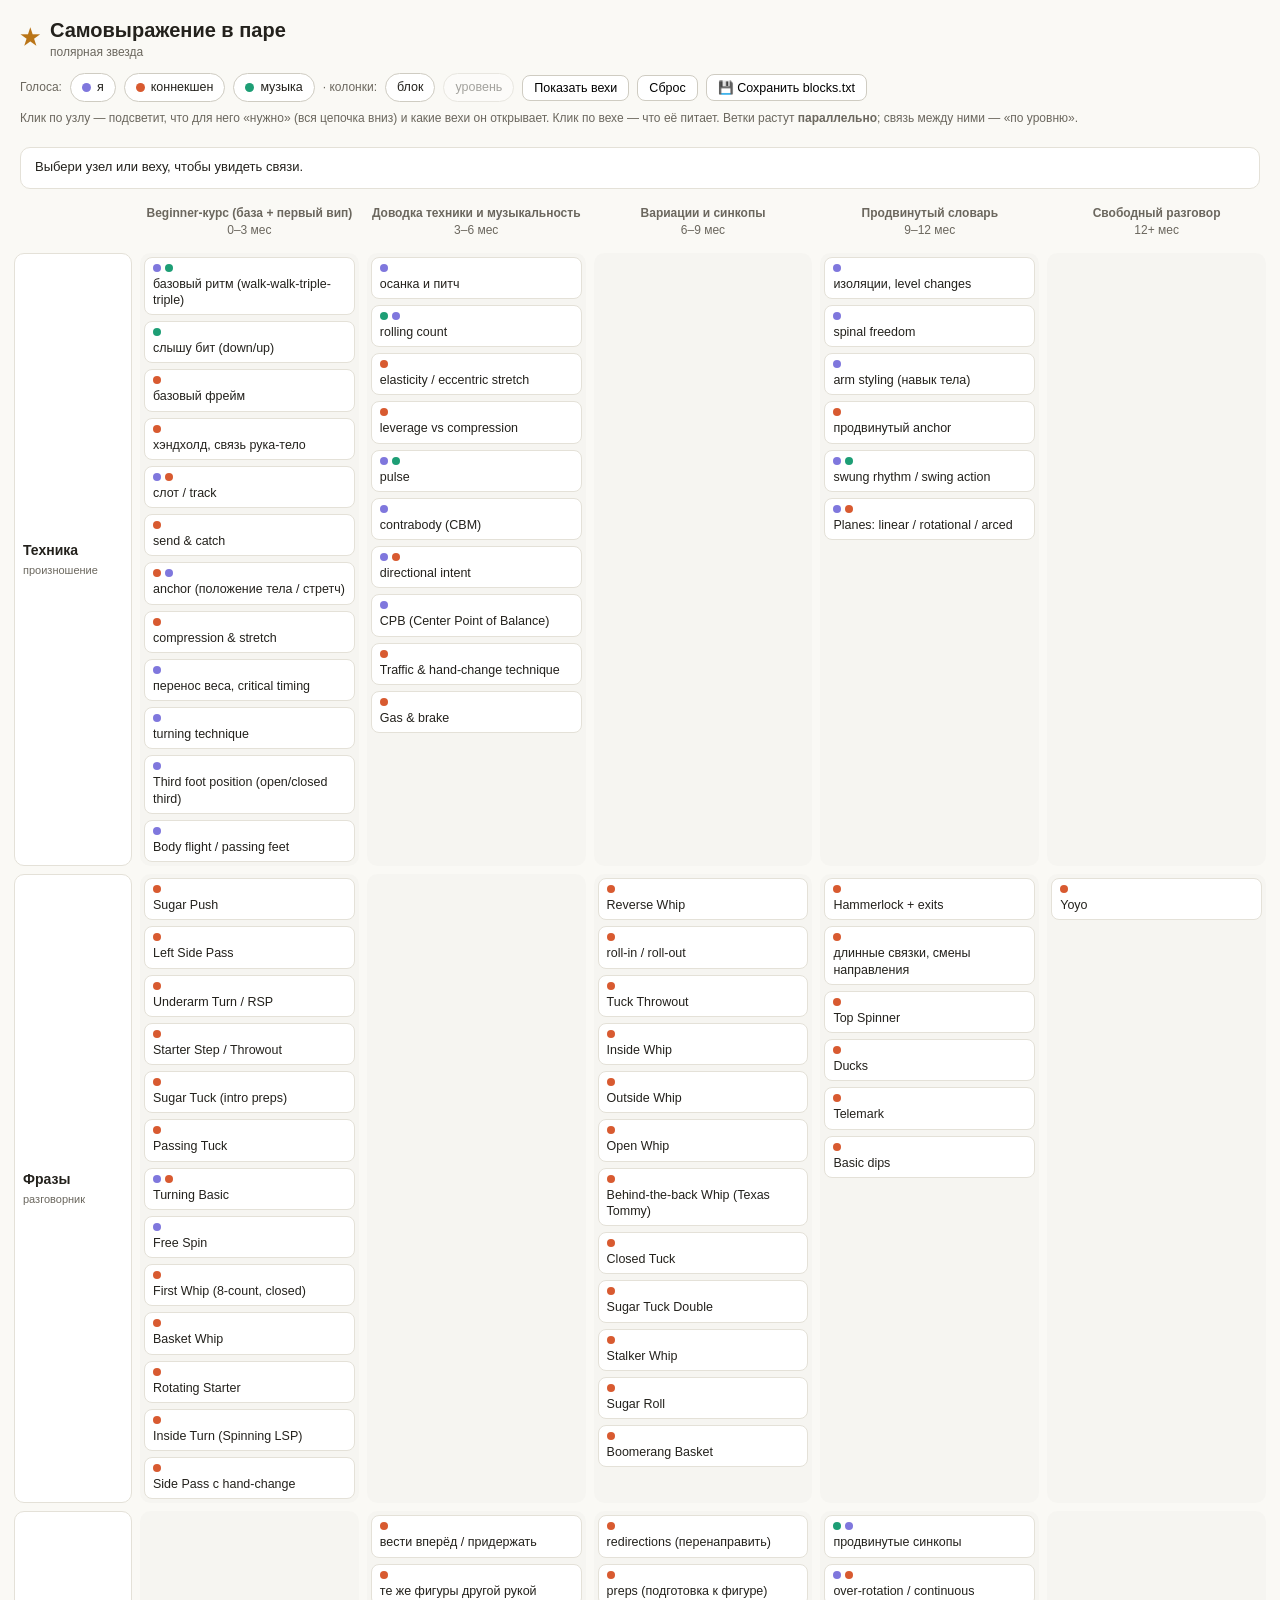
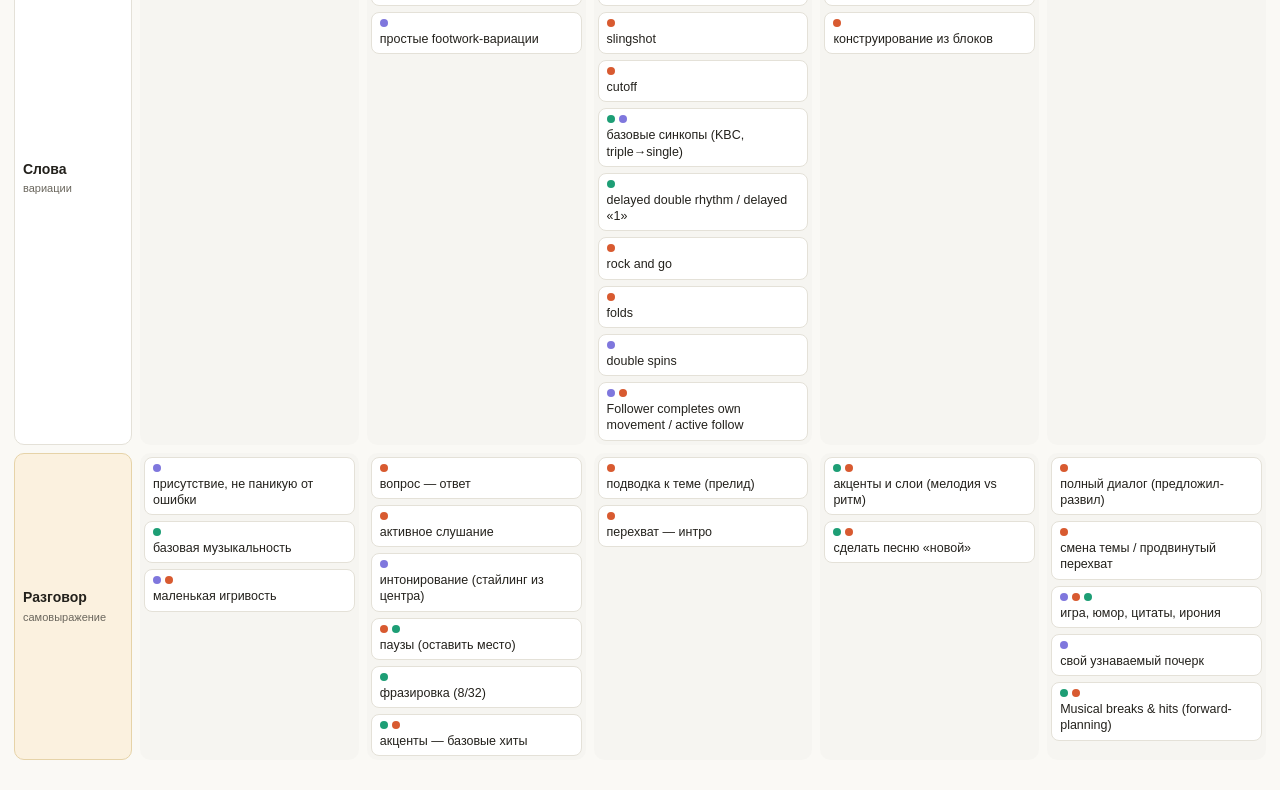
==== dancer-graph/index.html @ ce3aa428 "Add WCS dancer development graph (dancer-graph/) Интерактивная карта развития танцора WCS: роадмап (" ====
<!DOCTYPE html>
<html lang="ru">
<head>
<meta charset="utf-8">
<meta name="viewport" content="width=device-width, initial-scale=1">
<title>Карта развития танцора WCS — граф</title>
<style>
  :root{
    --bg:#faf9f5; --panel:#ffffff; --ink:#23211c; --muted:#6b675e;
    --line:#e4e1d8; --line2:#cfccc2;
    --self:#7F77DD; --partner:#D85A30; --music:#1D9E75;
    --star:#BA7517; --req:#1D9E75; --gate:#BA7517;
  }
  *{box-sizing:border-box}
  body{margin:0;background:var(--bg);color:var(--ink);
    font-family:-apple-system,BlinkMacSystemFont,"Segoe UI",Roboto,Helvetica,Arial,sans-serif;
    font-size:14px;line-height:1.4}
  header{padding:16px 20px 10px}
  .star{display:flex;align-items:center;gap:10px;font-size:20px;font-weight:600}
  .star .badge{color:var(--star);font-size:22px}
  .star small{display:block;font-weight:400;font-size:12px;color:var(--muted)}
  .controls{display:flex;flex-wrap:wrap;gap:8px;align-items:center;margin-top:12px}
  .chip{border:1px solid var(--line2);background:var(--panel);border-radius:20px;
    padding:5px 11px;cursor:pointer;font-size:12.5px;user-select:none;display:inline-flex;align-items:center;gap:6px}
  .chip .dot{width:9px;height:9px;border-radius:50%}
  .chip.off{opacity:.4}
  .btn{border:1px solid var(--line2);background:var(--panel);border-radius:8px;padding:5px 11px;cursor:pointer;font-size:12.5px}
  .btn:hover{border-color:var(--ink)}
  .hint{color:var(--muted);font-size:12px;margin-top:8px}
  #info{margin:10px 20px;padding:10px 14px;background:var(--panel);border:1px solid var(--line);
    border-radius:10px;min-height:42px;font-size:13px}
  #info .k{color:var(--muted)}
  #info b{font-weight:600}
  #graph{position:relative;margin:6px 14px 30px;overflow-x:auto}
  svg.edges{position:absolute;inset:0;pointer-events:none;z-index:1;overflow:visible}
  .matrix{display:grid;grid-template-columns:118px repeat(3,minmax(190px,1fr));gap:8px;position:relative;z-index:2}
  .hcell{font-size:12px;color:var(--muted);font-weight:600;padding:6px 4px;text-align:center}
  .corner{}
  .blabel{display:flex;flex-direction:column;justify-content:center;padding:8px;border-radius:10px;
    background:var(--panel);border:1px solid var(--line);font-weight:600}
  .blabel small{font-weight:400;color:var(--muted);font-size:11px;margin-top:2px}
  .blabel.talk{background:#fbf1df;border-color:#e6d3a8}
  .cell{display:flex;flex-direction:column;gap:6px;padding:4px;border-radius:10px;
    background:rgba(0,0,0,.015);min-height:40px}
  .card{background:var(--panel);border:1px solid var(--line);border-radius:8px;padding:6px 8px;
    cursor:pointer;font-size:12.5px;line-height:1.3;transition:opacity .12s,border-color .12s}
  .card:hover{border-color:var(--line2)}
  .card .voices{display:flex;gap:4px;margin-bottom:4px}
  .card .vd{width:8px;height:8px;border-radius:50%}
  .vd.self{background:var(--self)} .vd.partner{background:var(--partner)} .vd.music{background:var(--music)}
  .card.active{border-color:var(--ink);box-shadow:0 0 0 2px var(--ink)}
  .card.req{border-color:var(--req);background:#eafaf2}
  .card.dim{opacity:.22}
  .card.voiceoff{opacity:.16;pointer-events:none}
  .ms-section{margin-top:14px}
  .ms-head{font-size:12px;color:var(--muted);font-weight:600;margin:0 4px 6px}
  .ms-grid{display:grid;grid-template-columns:repeat(auto-fill,minmax(220px,1fr));gap:8px}
  .ms-card{background:#fbf1df;border:1px solid #e6d3a8;border-radius:8px;padding:7px 9px;cursor:pointer;font-size:12.5px}
  .ms-card .ctx{font-size:11px;color:#8a6a1e;font-weight:600;text-transform:uppercase;letter-spacing:.03em}
  .ms-card.active{box-shadow:0 0 0 2px var(--gate)}
  .ms-card.dim{opacity:.25}
  .ms-card.req{border-color:var(--gate);background:#f7e6c4}
  .cell.drop-hover{outline:2px dashed var(--req);outline-offset:-2px;background:#eafaf2}
  .card[draggable="true"]{cursor:grab}
  .card.dragging{opacity:.4}
  .hidden{display:none}
</style>
</head>
<body>
<header>
  <div class="star"><span class="badge">★</span><span id="star-label">Самовыражение в паре<small id="star-sub">полярная звезда</small></span></div>
  <div class="controls" id="controls">
    <span style="font-size:12px;color:var(--muted)">Голоса:</span>
    <span class="chip" data-voice="self"><span class="dot" style="background:var(--self)"></span>я</span>
    <span class="chip" data-voice="partner"><span class="dot" style="background:var(--partner)"></span>коннекшен</span>
    <span class="chip" data-voice="music"><span class="dot" style="background:var(--music)"></span>музыка</span>
    <span style="font-size:12px;color:var(--muted)">· колонки:</span>
    <span class="chip" data-group="block">блок</span>
    <span class="chip off" data-group="level">уровень</span>
    <button class="btn" id="toggle-ms">Показать вехи</button>
    <button class="btn" id="reset">Сброс</button>
    <button class="btn" id="save-blocks">💾 Сохранить blocks.txt</button>
    <span id="save-status" style="font-size:12px;color:var(--muted)"></span>
    <span id="order-status" style="font-size:12px"></span>
  </div>
  <div class="hint">Клик по узлу — подсветит, что для него «нужно» (вся цепочка вниз) и какие вехи он открывает. Клик по вехе — что её питает. Ветки растут <b>параллельно</b>; связь между ними — «по уровню».</div>
</header>

<div id="info">Выбери узел или веху, чтобы увидеть связи.</div>
<div id="order-banner" style="display:none;margin:0 20px 6px;padding:8px 12px;border:1px solid #e0b4b4;background:#fcebeb;border-radius:8px;font-size:13px;color:#A32D2D"></div>

<div id="graph">
  <svg class="edges" id="edges"><defs>
    <marker id="arrow" viewBox="0 0 10 10" refX="9" refY="5" markerWidth="7" markerHeight="7" orient="auto-start-reverse">
      <path d="M0,0 L10,5 L0,10 z" fill="#1D9E75"></path>
    </marker>
  </defs></svg>
  <div class="matrix" id="matrix"></div>
  <div class="ms-section hidden" id="ms-section">
    <div class="ms-head">Вехи, которые можно праздновать</div>
    <div class="ms-grid" id="ms-grid"></div>
  </div>
</div>

<script>
/* Данные встроены из graph-data.js (источник правды). Регенерация: inline.mjs */
/* Данные графа развития танцора WCS (v2).
   Источник правды для index.html. Структура — см. 01-schema.md.
   Голоса: self=я, partner=коннекшен, music=музыка.
   Источники: McK=McKeever, rep=рисёрч-репорт, map=карта 14 веток. */
window.WCS_GRAPH = {
  "star": {"label":"Самовыражение в паре","sub":"полярная звезда"},
  "voices": {"self":{"label":"я","color":"#7F77DD"},"partner":{"label":"коннекшен","color":"#D85A30"},"music":{"label":"музыка","color":"#1D9E75"}},
  "branches": [{"id":"tech","label":"Техника","sub":"произношение"},{"id":"phr","label":"Фразы","sub":"разговорник"},{"id":"word","label":"Слова","sub":"вариации"},{"id":"talk","label":"Разговор","sub":"самовыражение"}],
  "levels": [{"id":"Б","label":"Базовый"},{"id":"С","label":"Средний"},{"id":"П","label":"Продвинутый"}],
  "blocks": [{"id":"b1","months":"0–3 мес","label":"Beginner-курс (база + первый вип)"},{"id":"b2","months":"3–6 мес","label":"Доводка техники и музыкальность"},{"id":"b3","months":"6–9 мес","label":"Вариации и синкопы"},{"id":"b4","months":"9–12 мес","label":"Продвинутый словарь"},{"id":"b5","months":"12+ мес","label":"Свободный разговор"}],
  "skills": [
    {"id":"tech-basic-rhythm","label":"базовый ритм (walk-walk-triple-triple)","branch":"tech","level":"Б","voices":["self","music"],"needs":[],"src":"McK,rep","desc":"Базовый ритм WCS walk-walk-triple-step (1-2-3&4-5&6): лид стартует с левой, фоллоу с правой. McKeever советует сначала прохлопать ритм, а потом ставить в ноги.","block":"b1"},
    {"id":"tech-hear-beat","label":"слышу бит (down/up)","branch":"tech","level":"Б","voices":["music"],"needs":[],"src":"McK","desc":"Слышу метроном песни: bass drum это down beat (нечётные 1,3,5,7), snare/clap это upbeat (чётные 2,4,6,8). Низкий жест рукой на down, высокий на up: «Boom tick Boom & Tick».","block":"b1"},
    {"id":"tech-posture","label":"осанка и питч","branch":"tech","level":"С","voices":["self"],"needs":[],"src":"rep","desc":"Осанка и питч корпуса: вертикальная организация тела как первый из 8 personal movement skills (pitch → posture → footwork…) школы Swing Literacy, основа всей сольной механики.","block":"b2"},
    {"id":"tech-frame","label":"базовый фрейм","branch":"tech","level":"Б","voices":["partner"],"needs":[],"src":"McK","desc":"Базовый фрейм: позиция и тонус рук/корпуса, через который проходят сигналы. Лид более динамичный (cushion и follow through), фоллоу более постоянный с буфером для чёткой связи рука-тело.","block":"b1"},
    {"id":"tech-handhold","label":"хэндхолд, связь рука-тело","branch":"tech","level":"Б","voices":["partner"],"needs":["tech-frame"],"src":"McK","desc":"Хэндхолд и связь рука-тело: средние пальцы перекрываются на первой фаланге, остальные подгибаются в полуцилиндр. Хват работает как рукоятка тела, отсюда «открывание/закрывание дверей».","block":"b1"},
    {"id":"tech-slot","label":"слот / track","branch":"tech","level":"Б","voices":["self","partner"],"needs":[],"src":"McK,map","desc":"Слот (track): прямая линия 8-10 футов, по которой ходит фоллоу как Primary Mover, а лид остаётся впереди или открывает двери влево/вправо. Pass vs Push: пропустить и поймать на другой стороне.","block":"b1"},
    {"id":"tech-send-catch","label":"send & catch","branch":"tech","level":"Б","voices":["partner"],"needs":["tech-frame"],"src":"McK","desc":"Send & Catch: лид начинает паттерн и создаёт момент, шагая назад вниз по слоту на счёт 1, фоллоу продолжает движение с ровным темпом, пока его не остановят или перенаправят, добавляя ротацию для ориентации на лида.","block":"b1"},
    {"id":"tech-anchor","label":"anchor (положение тела / стретч)","branch":"tech","level":"Б","voices":["partner","self"],"needs":["tech-send-catch"],"src":"McK,rep","desc":"Anchor: момент, где лид и фоллоу создают эластичный стретч в оппозиции, завершающий один паттерн и перенаправляющий фоллоу в новое движение. Всегда на последнем чётном счёте (6 или 8), стартует новый паттерн на следующий down beat.","block":"b1"},
    {"id":"tech-comp-stretch","label":"compression & stretch","branch":"tech","level":"Б","voices":["partner"],"needs":["tech-anchor"],"src":"McK","desc":"Compression & stretch (lean in, sit back): WCS дефолтит в оппозицию. Партнёры наклоняются друг к другу (A-frame), затем отправляют бёдра и спину назад в leveraged counter (V-frame), с cushioning на входе в компрессию и выходе в leverage.","block":"b1"},
    {"id":"tech-weight-transfer","label":"перенос веса, critical timing","branch":"tech","level":"С","voices":["self"],"needs":["tech-basic-rhythm"],"src":"McK","desc":"Перенос веса и critical timing: посыл и приём, нога толкается от пола; цикл Strike, Transfer, Complete, Prepare. Вес переносится постепенно через долю (heavy-light-light), а не разом в начале счёта.","block":"b1"},
    {"id":"tech-rolling-count","label":"rolling count","branch":"tech","level":"С","voices":["music","self"],"needs":["tech-weight-transfer"],"src":"rep,McK","desc":"Rolling count (система Universal Unit Skippy Blair / GSDTA): непрерывный синкопированный счёт через Unit Card System как инструмент тайминга и креативного ритма, даёт движение вне доли (off-beat).","block":"b2"},
    {"id":"tech-elasticity","label":"elasticity / eccentric stretch","branch":"tech","level":"С","voices":["partner"],"needs":["tech-comp-stretch"],"src":"rep,McK","desc":"Elasticity / eccentric stretch: эластичная связь как «резинка» вместо push-pull Линди/Сальсы; eccentric растяжение через Chair Drill, оппозиция и резистивный релиз вместо жёсткого упора.","block":"b2"},
    {"id":"tech-leverage","label":"leverage vs compression","branch":"tech","level":"С","voices":["partner"],"needs":["tech-elasticity"],"src":"rep","desc":"Leverage против compression: две половины эластичной связи WCS, растяжение (leverage через counterweight) и сжатие (compression). Различение того, когда тянуть, а когда поджимать в counter.","block":"b2"},
    {"id":"tech-pulse","label":"pulse","branch":"tech","level":"С","voices":["self","music"],"needs":["tech-rolling-count"],"src":"rep","desc":"Pulse: непрерывная ритмическая компрессия-растяжение тела, дающая WCS «свинговое» дыхание и связь с backbone музыки. Это не КОГДА шаг (timing), а КАК тело дышит с долей, акцентируя down/up beat.","block":"b2"},
    {"id":"tech-turning","label":"turning technique","branch":"tech","level":"С","voices":["self"],"needs":["tech-basic-rhythm"],"src":"rep","desc":"Turning technique: механика поворотов и спинов, баланс на CPB и подготовка к фигурам с ротацией (turning basic, free spin, double spins). Один из 8 personal movement skills.","block":"b1"},
    {"id":"tech-contrabody","label":"contrabody (CBM)","branch":"tech","level":"С","voices":["self"],"needs":["tech-posture"],"src":"rep","desc":"Contrabody (CBM): transverse opposition корпуса, противонаправленное вращение плеч и бёдер. Часть spinal freedom; седьмой из 8 personal movement skills Swing Literacy.","block":"b2"},
    {"id":"tech-direction","label":"directional intent","branch":"tech","level":"С","voices":["self","partner"],"needs":["tech-anchor"],"src":"McK","desc":"Directional intent: свинг танцуется с намерением вверх или вниз по слоту, ища оппозицию с партнёром, почти без моментов вертикального покоя спины. Держит связь активной и включает tonic-мышцы (psoas).","block":"b2"},
    {"id":"tech-isolations","label":"изоляции, level changes","branch":"tech","level":"П","voices":["self"],"needs":["tech-contrabody"],"src":"rep","desc":"Изоляции и смены уровня: контроль отдельных частей тела и level changes как продвинутый сольный стайлинг, надстройка над contrabody и spinal freedom.","block":"b4"},
    {"id":"tech-spinal","label":"spinal freedom","branch":"tech","level":"П","voices":["self"],"needs":["tech-contrabody"],"src":"McK","desc":"Spinal freedom: flexion и extension позвоночника, transverse opposition (contrabody) и spinal circles, дающие телу свободу и объём движения на продвинутом уровне.","block":"b4"},
    {"id":"tech-arm-styling","label":"arm styling (навык тела)","branch":"tech","level":"П","voices":["self"],"needs":["tech-turning"],"src":"rep","desc":"Arm styling как навык тела: оформление рук из центра, восьмой и финальный из 8 personal movement skills Swing Literacy (pitch → … → arm styling), надстройка над поворотами.","block":"b4"},
    {"id":"tech-adv-anchor","label":"продвинутый anchor","branch":"tech","level":"П","voices":["partner"],"needs":["tech-elasticity"],"src":"rep","desc":"Продвинутый anchor: переход от фиксированного ритма к anchor как положению тела и состоянию связи, с вариациями и игрой на эластичности, а не заученному foot pattern.","block":"b4"},
    {"id":"tech-swung","label":"swung rhythm / swing action","branch":"tech","level":"П","voices":["self","music"],"needs":["tech-pulse"],"src":"McK","desc":"Swung rhythm / swing action: синкопированный side dominant triple с pendulum-действием в теле и качанием бедра через перенос веса, дающий WCS его «свинг».","block":"b4"},
    {"id":"phr-sugar-push","label":"Sugar Push","branch":"phr","level":"Б","voices":["partner"],"needs":["tech-anchor","tech-send-catch"],"src":"McK,rep","desc":"Sugar Push (Push Break): 6-счётная фигура на компрессии. Лид шагает назад на 1, собирается в open third на 2, поджимает в closed third на 3& предлагая cushion-компрессию, шлёт фоллоу обратно на 4 и оседает в anchor на 5&6.","block":"b1"},
    {"id":"phr-lsp","label":"Left Side Pass","branch":"phr","level":"Б","voices":["partner"],"needs":["tech-slot"],"src":"McK,rep","desc":"Left Side Pass: партнёры меняются местами мимо левой стороны лида. Лид шагает вниз по слоту на 1, открывает слот слева на 2; фоллоу проходит, скрещивая левую перед правой на «&» счёта 3, лид встаёт назад на 4 и притормаживает в anchor.","block":"b1"},
    {"id":"phr-uat","label":"Underarm Turn / RSP","branch":"phr","level":"Б","voices":["partner"],"needs":["phr-lsp"],"src":"McK,rep","desc":"Underarm Turn (RSP): лид открывает правую сторону, поднимает левую руку выше глаз фоллоу, разворачивает ладонь, пальцы указывают через лицо фоллоу (inside turn), создаёт «окно» и halo вокруг головы; фоллоу разворачивается на 180° к лиду.","block":"b1"},
    {"id":"phr-starter","label":"Starter Step / Throwout","branch":"phr","level":"Б","voices":["partner"],"needs":["tech-basic-rhythm"],"src":"rep,McK","desc":"Starter Step / Throwout (Triple Rhythm Break у Skippy Blair): стартовый паттерн-«запуск», открывающий танец из закрытой/базовой позиции в слот; первый паттерн на уроке Beginner+.","block":"b1"},
    {"id":"phr-sugar-tuck","label":"Sugar Tuck (intro preps)","branch":"phr","level":"С","voices":["partner"],"needs":["phr-sugar-push","tech-turning"],"src":"McK","desc":"Sugar Tuck: первое знакомство с preps (подготовкой к фигуре). Из шугар-пуша лид через компрессию «подворачивает» фоллоу с подготовкой к повороту. Beginner+ паттерн у McKeever. Синоним: Lazy Man Tuck (JT).","block":"b1"},
    {"id":"phr-passing-tuck","label":"Passing Tuck","branch":"phr","level":"С","voices":["partner"],"needs":["phr-sugar-tuck"],"src":"McK","desc":"Passing Tuck: tuck, совмещённый с проходом по слоту, фоллоу подворачивается и проходит дальше; развитие sugar tuck из списка Beginner+ McKeever. Синоним: Traveling Tuck.","block":"b1"},
    {"id":"phr-turning-basic","label":"Turning Basic","branch":"phr","level":"С","voices":["self","partner"],"needs":["tech-turning"],"src":"McK","desc":"Turning Basic: базовый паттерн с поворотом на основе turning technique; вводит ротацию в знакомую базовую структуру. Beginner+ у McKeever.","block":"b1"},
    {"id":"phr-free-spin","label":"Free Spin","branch":"phr","level":"С","voices":["self"],"needs":["tech-turning"],"src":"McK","desc":"Free Spin: фоллоу получает автономный спин с РАЗРЫВОМ коннекта (рука отпускается). НЕ синоним Inside Turn / Spinning Left Side Pass — там связь сохраняется. Beginner+ у McKeever.","block":"b1"},
    {"id":"phr-first-whip","label":"First Whip (8-count, closed)","branch":"phr","level":"С","voices":["partner"],"needs":["tech-frame","tech-comp-stretch"],"src":"McK,rep","desc":"First Whip (8-count, closed): структурная точка перегиба куррикулума — вводит закрытую позицию и 8-счётный ритм. Никогда не первый урок, обычно урок 5-11. Требует фрейма и compression/stretch.","block":"b1"},
    {"id":"phr-basket-whip","label":"Basket Whip","branch":"phr","level":"С","voices":["partner"],"needs":["phr-first-whip"],"src":"McK","desc":"Basket Whip: вариация випа с переходом в basket-позицию; одна из первых whip-вариаций списка Beginner+ McKeever.","block":"b1"},
    {"id":"phr-reverse-whip","label":"Reverse Whip","branch":"phr","level":"П","voices":["partner"],"needs":["phr-first-whip"],"src":"McK","desc":"Reverse Whip: вип в обратном направлении вращения; надстройка над first whip (McKeever: «Reverse Whip + variations»).","block":"b3"},
    {"id":"phr-hammerlock","label":"Hammerlock + exits","branch":"phr","level":"П","voices":["partner"],"needs":["phr-first-whip"],"src":"McK","desc":"Hammerlock + exits: Advanced-фигура с заведением руки за спину и выходами в basket или shadow позиции; одна из вершин паттерн-вокабуляра McKeever.","block":"b4"},
    {"id":"phr-long-combos","label":"длинные связки, смены направления","branch":"phr","level":"П","voices":["partner"],"needs":[],"src":"rep","desc":"Длинные связки со сменами направления: композиции из нескольких паттернов и continuous-вариаций, продвинутый уровень применения вокабуляра.","block":"b4"},
    {"id":"word-send-vs-push","label":"вести вперёд / придержать","branch":"word","level":"Б","voices":["partner"],"needs":["tech-send-catch"],"src":"McK","desc":"Вести вперёд против придержать: базовый выбор лида внутри Send & Catch — пропустить фоллоу через слот (pass) или поймать впереди и отправить назад (push); основа чёткого, не размытого лида.","block":"b2"},
    {"id":"word-other-hand","label":"те же фигуры другой рукой","branch":"word","level":"Б","voices":["partner"],"needs":["phr-lsp"],"src":"McK","desc":"Те же фигуры другой рукой: использование разных рук для одних и тех же паттернов, расширяющее вход и выход; пункт списка Beginner+ McKeever.","block":"b2"},
    {"id":"word-footwork-var","label":"простые footwork-вариации","branch":"word","level":"Б","voices":["self"],"needs":["tech-basic-rhythm"],"src":"rep","desc":"Простые footwork-вариации: мелкие сольные вариации работы ног (например на anchor) внутри знакомых паттернов; первый слой самовыражения в базе.","block":"b2"},
    {"id":"word-redirections","label":"redirections (перенаправить)","branch":"word","level":"С","voices":["partner"],"needs":["phr-passing-tuck"],"src":"rep,McK","desc":"Redirections: перенаправление движения фоллоу в середине паттерна, изменение траектории через связь; основа side redirect и продвинутого ведения.","block":"b3"},
    {"id":"word-preps","label":"preps (подготовка к фигуре)","branch":"word","level":"С","voices":["partner"],"needs":["phr-sugar-tuck"],"src":"McK","desc":"Preps: подготовка к фигуре — короткий сигнал/набор момента перед поворотом или подворотом (введён через sugar tuck), позволяющий фоллоу прочитать намерение заранее.","block":"b3"},
    {"id":"phr-roll","label":"roll-in / roll-out","branch":"phr","level":"С","voices":["partner"],"needs":["tech-comp-stretch","tech-elasticity"],"src":"rep","desc":"Roll-in / roll-out: одна фигура — фоллоу вкручивается к лиду в обнимающую sweetheart-позицию (roll-in) и выкручивается обратно в открытую (roll-out) через компрессию и эластичную связь. Синонимы: Sweetheart, Cuddle, Wrap, Inside Roll (одно и то же). YoYo — вариация. Shadow — другое.","block":"b3"},
    {"id":"word-slingshot","label":"slingshot","branch":"word","level":"С","voices":["partner"],"needs":["phr-passing-tuck"],"src":"McK","desc":"Slingshot: фигура с накоплением стретча и «выстреливанием» фоллоу обратно по слоту как из рогатки; Intermediate-вокабуляр McKeever.","block":"b3"},
    {"id":"word-cutoff","label":"cutoff","branch":"word","level":"С","voices":["partner"],"needs":["phr-passing-tuck"],"src":"McK","desc":"Cutoff: лид «обрезает» движение фоллоу, останавливая/перенаправляя проход; Intermediate-вокабуляр McKeever.","block":"b3"},
    {"id":"word-basic-sync","label":"базовые синкопы (KBC, triple→single)","branch":"word","level":"С","voices":["music","self"],"needs":["tech-rolling-count","tech-weight-transfer"],"src":"McK","desc":"Базовые синкопы: secret handshake, KBC anchor, замена triples на singles, triple в 1. Изменение дефолтного ритма паттерна на знакомом вокабуляре. Intermediate у McKeever.","block":"b3"},
    {"id":"word-delayed","label":"delayed double rhythm / delayed «1»","branch":"word","level":"С","voices":["music"],"needs":["tech-rolling-count"],"src":"McK","desc":"Delayed double rhythm / delayed «1»: намеренная задержка движения и доли (отложенный первый счёт), создающая контраст; Intermediate-синкопа у McKeever.","block":"b3"},
    {"id":"word-rock-and-go","label":"rock and go","branch":"word","level":"С","voices":["partner"],"needs":["phr-passing-tuck"],"src":"McK","desc":"Rock and Go: rock-step с последующим продолжением движения, вариативная замена входа в паттерн; базовый Intermediate-приём McKeever.","block":"b3"},
    {"id":"word-folds","label":"folds","branch":"word","level":"С","voices":["partner"],"needs":["phr-passing-tuck"],"src":"McK","desc":"Folds: семейство «складок» — заведений руки/корпуса (база hammerlock и sweetheart-позиций); Intermediate-вокабуляр McKeever.","block":"b3"},
    {"id":"word-double-spins","label":"double spins","branch":"word","level":"С","voices":["self"],"needs":["tech-turning"],"src":"McK","desc":"Double spins: два оборота подряд в повороте фоллоу, надстройка над turning technique; Intermediate-вокабуляр McKeever.","block":"b3"},
    {"id":"word-adv-sync","label":"продвинутые синкопы","branch":"word","level":"П","voices":["music","self"],"needs":["word-basic-sync"],"src":"McK","desc":"Продвинутые синкопы: сложные ритмические замены и наслоения поверх базовых синкоп; Advanced-уровень McKeever.","block":"b4"},
    {"id":"word-over-rotation","label":"over-rotation / continuous","branch":"word","level":"П","voices":["self","partner"],"needs":["word-rock-and-go"],"src":"McK","desc":"Over-rotation / continuous: продвинутые rock-and-go вариации с перекруткой, например continuous roll in/out или sugar tuck с behind-the-back сменой руки и redirect в fold. Advanced у McKeever.","block":"b4"},
    {"id":"word-construct","label":"конструирование из блоков","branch":"word","level":"П","voices":["partner"],"needs":["phr-first-whip"],"src":"map","desc":"Конструирование из блоков: сборка фигур из элементов (entry → body action → anchor) и переходов как конструктора, продвинутый навык построения паттернов из карты компетенций.","block":"b4"},
    {"id":"talk-call-response","label":"вопрос — ответ","branch":"talk","level":"Б","voices":["partner"],"needs":["phr-lsp"],"src":"McK,map","desc":"Вопрос — ответ: метафора call-and-response как суть диалога лид-фоллоу; лид «спрашивает», фоллоу «отвечает». В классе McKeever это и пед-приём (учитель задаёт вопросы, класс отвечает).","block":"b2"},
    {"id":"talk-presence","label":"присутствие, не паникую от ошибки","branch":"talk","level":"Б","voices":["self"],"needs":[],"src":"rep","desc":"Присутствие: не паниковать от ошибки, оставаться в моменте и в контакте. Playful social mindset первой стадии — «главное не идеально, а с удовольствием и в связи».","block":"b1"},
    {"id":"talk-basic-music","label":"базовая музыкальность","branch":"talk","level":"Б","voices":["music"],"needs":["tech-hear-beat"],"src":"McK","desc":"Базовая музыкальность: связь с backbone музыки, чёткий тайминг и различение down beat от upbeat (pulse and accent), на основе слышимого метронома.","block":"b1"},
    {"id":"talk-playfulness","label":"маленькая игривость","branch":"talk","level":"Б","voices":["self","partner"],"needs":[],"src":"map","desc":"Маленькая игривость: первые проблески игрового отношения к танцу в безопасных рамках, до полноценной импровизации; ранний playful mindset из карты.","block":"b1"},
    {"id":"talk-listening","label":"активное слушание","branch":"talk","level":"С","voices":["partner"],"needs":["tech-elasticity"],"src":"McK,rep","desc":"Активное слушание партнёра: чтение стретча и компрессии телом, а не мозгом, отклик на тон связи. McKeever строит и в классе среду active listening (вопросы, отклик, индивидуальный контакт).","block":"b2"},
    {"id":"talk-intonation","label":"интонирование (стайлинг из центра)","branch":"talk","level":"С","voices":["self"],"needs":["tech-contrabody"],"src":"rep,map","desc":"Интонирование: стайлинг из центра как «окраска» движения, intention перед стилем («стиль рождается из техники»); свой оттенок на знакомом вокабуляре через contrabody/spinal freedom.","block":"b2"},
    {"id":"talk-pauses","label":"паузы (оставить место)","branch":"talk","level":"С","voices":["partner","music"],"needs":["talk-basic-music"],"src":"rep","desc":"Паузы: оставить место в танце, ghost-beats и holds, не заполнять каждую долю движением; контраст и дыхание во фразе.","block":"b2"},
    {"id":"talk-phrasing","label":"фразировка (8/32)","branch":"talk","level":"С","voices":["music"],"needs":["talk-basic-music"],"src":"McK","desc":"Фразировка: понимание 4/4 тактов, восьмёрок, minor и major музыкальных фраз (8/32 счёта) и привязка действий к структуре песни.","block":"b2"},
    {"id":"talk-prelead","label":"подводка к теме (прелид)","branch":"talk","level":"С","voices":["partner"],"needs":["word-preps"],"src":"McK","desc":"Подводка к теме (прелид): расширение preps до коммуникативного намёка — заранее «анонсировать» партнёру, к чему ведёшь, чтобы предложение было читаемым.","block":"b3"},
    {"id":"talk-hijack-intro","label":"перехват — интро","branch":"talk","level":"С","voices":["partner"],"needs":["word-redirections"],"src":"rep,map","desc":"Перехват — интро: первые follower-initiated моменты, где фоллоу инициирует стретч/связь и берёт инициативу через redirections; начало равноправного диалога.","block":"b3"},
    {"id":"talk-accents","label":"акценты — базовые хиты","branch":"talk","level":"С","voices":["music","partner"],"needs":["talk-phrasing"],"src":"McK","desc":"Акценты — базовые хиты: показ контраста между down beat и upbeat, попадание в простые акценты/брейки музыки; pulse and accent как backbone музыкальности.","block":"b2"},
    {"id":"talk-dialogue","label":"полный диалог (предложил-развил)","branch":"talk","level":"П","voices":["partner"],"needs":["talk-listening"],"src":"map","desc":"Полный диалог (предложил-развил): зрелая musical conversation в паре — call-and-response, где предложение одного развивается другим; продвинутая стадия импровизации вдвоём.","block":"b5"},
    {"id":"talk-change-topic","label":"смена темы / продвинутый перехват","branch":"talk","level":"П","voices":["partner"],"needs":["word-construct"],"src":"map","desc":"Смена темы / продвинутый перехват: переключение направления диалога в паре через реконфигурацию паттернов в реальном времени и инициативу любой роли.","block":"b5"},
    {"id":"talk-layers","label":"акценты и слои (мелодия vs ритм)","branch":"talk","level":"П","voices":["music","partner"],"needs":["talk-accents"],"src":"rep","desc":"Акценты и слои: игра с разными слоями музыки (мелодия против ритма), matching instruments & texture, выбор за каким голосом песни следовать.","block":"b4"},
    {"id":"talk-play","label":"игра, юмор, цитаты, ирония","branch":"talk","level":"П","voices":["self","partner","music"],"needs":[],"src":"map","desc":"Игра, юмор, цитаты, ирония: высший слой импровизации и self-expression — игровое нарушение ожиданий и «характер» в танце без вреда партнёру.","block":"b5"},
    {"id":"talk-song-new","label":"сделать песню «новой»","branch":"talk","level":"П","voices":["music","partner"],"needs":["talk-phrasing"],"src":"rep","desc":"Сделать песню «новой»: song mapping и проактивное слушание, чтобы интерпретировать знакомую музыку свежо через forward-planning к брейкам и динамике.","block":"b4"},
    {"id":"talk-own-voice","label":"свой узнаваемый почерк","branch":"talk","level":"П","voices":["self"],"needs":["talk-intonation"],"src":"map","desc":"Свой узнаваемый почерк: personal style по формуле Technique → Intention → Repetition, выражение без затрат внимания (presence of mind); вершина self-expression.","block":"b5"},
    {"id":"tech-third-foot","label":"Third foot position (open/closed third)","branch":"tech","level":"Б","voices":["self"],"needs":["tech-anchor"],"src":"McK","desc":"Третья позиция стопы: одна нога впереди (носок к партнёру), другая сзади под ~45°. Open third — стопы врозь, closed third — собраны, пятка перед сводом задней. База anchor-степа и почти каждого паттерна.","block":"b1"},
    {"id":"tech-body-flight","label":"Body flight / passing feet","branch":"tech","level":"Б","voices":["self"],"needs":["tech-basic-rhythm"],"src":"McK","desc":"Body flight: перенос ритма в перемещение, проходя внутреннюю стопу впереди (не зацепляя позади) во время триплов. McKeever отрабатывает это, водя класс по кругу line of dance вперёд, назад и со сменой направления.","block":"b1"},
    {"id":"tech-cpb","label":"CPB (Center Point of Balance)","branch":"tech","level":"С","voices":["self"],"needs":["tech-weight-transfer"],"src":"map","desc":"CPB — центральная точка баланса, от которой генерируется всё движение WCS; лид идёт от CPB (бедро/плечо назад на счёт 2). Танец «от CPB» невозможен при tap-step вместо триплов.","block":"b2"},
    {"id":"tech-traffic-hand","label":"Traffic & hand-change technique","branch":"tech","level":"С","voices":["partner"],"needs":["tech-handhold","phr-uat"],"src":"McK","desc":"Техника «трафика» и смены рук: лид поднимает руку выше глаз фоллоу, разворачивает ладонь наружу, пальцы по направлению поворота, создаёт «окно» во фрейме и halo вокруг головы; рука фоллоу остаётся цилиндром вокруг двух пальцев лида.","block":"b2"},
    {"id":"tech-planes","label":"Planes: linear / rotational / arced","branch":"tech","level":"П","voices":["self","partner"],"needs":["tech-leverage"],"src":"McK","desc":"Плоскости движения и связи: linear (вдоль слота), rotational (вращательная) и arced (дуговая). Из connection dynamics Module 2 наряду с dimension of frame и gas & brake.","block":"b4"},
    {"id":"tech-gas-brake","label":"Gas & brake","branch":"tech","level":"С","voices":["partner"],"needs":["tech-comp-stretch"],"src":"McK","desc":"Gas & brake: управление ускорением и торможением движения партнёра через связь — «газ» разгоняет фоллоу, «тормоз» гасит к anchor. Концепт connection dynamics Module 2.","block":"b2"},
    {"id":"phr-tuck-throwout","label":"Tuck Throwout","branch":"phr","level":"С","voices":["partner"],"needs":["phr-sugar-tuck","phr-starter"],"src":"rep","desc":"Tuck Throwout: подворот (tuck) с последующим «выбросом» фоллоу обратно в слот, объединяющий prep и throwout; L2-вариант семейства tuck.","block":"b3"},
    {"id":"phr-yoyo","label":"Yoyo","branch":"phr","level":"П","voices":["partner"],"needs":["phr-roll"],"src":"rep","desc":"Yoyo: вариация roll-in/roll-out — фоллоу уходит и возвращается «туда-сюда» как йо-йо, на накоплении и возврате стретча. L3.","block":"b5"},
    {"id":"phr-top-spinner","label":"Top Spinner","branch":"phr","level":"П","voices":["partner"],"needs":["word-double-spins"],"src":"McK","desc":"Top Spinner: Advanced-фигура с серией спинов фоллоу «волчком», надстройка над double spins; пункт Advanced-списка McKeever.","block":"b4"},
    {"id":"phr-ducks","label":"Ducks","branch":"phr","level":"П","voices":["partner"],"needs":["tech-traffic-hand"],"src":"McK","desc":"Ducks: Advanced-фигура с «нырком» под руку (duck) и сменой связи; пункт Advanced-списка McKeever.","block":"b4"},
    {"id":"phr-telemark","label":"Telemark","branch":"phr","level":"П","voices":["partner"],"needs":["phr-first-whip"],"src":"McK","desc":"Telemark: продвинутая ротационная фигура (заимствование из бального), смена направления через совместный поворот в закрытой связи; Advanced у McKeever.","block":"b4"},
    {"id":"phr-dips","label":"Basic dips","branch":"phr","level":"П","voices":["partner"],"needs":["tech-leverage"],"src":"McK","desc":"Basic dips: базовые наклоны/провалы фоллоу с поддержкой веса; вводятся только на Advanced и требуют trusted-партнёра. Пункт Advanced-списка McKeever.","block":"b4"},
    {"id":"word-follow-complete","label":"Follower completes own movement / active follow","branch":"word","level":"С","voices":["self","partner"],"needs":["tech-anchor"],"src":"map","desc":"Фоллоу как Primary Mover завершает собственное движение: владеет своим перемещением, стретчем и стайлингом, продолжает заданное направление с ровным темпом до остановки/редиректа, а не ждёт «таскания» лидом.","block":"b3"},
    {"id":"talk-hits-breaks","label":"Musical breaks & hits (forward-planning)","branch":"talk","level":"П","voices":["music","partner"],"needs":["talk-accents","talk-phrasing"],"src":"map","desc":"Хиты на брейках через forward-planning: заранее услышать брейк/акцент в структуре песни и спланировать совместное попадание в него, добавив стайлинг на словах. Продвинутая стадия музыкальности карты.","block":"b5"},
    {"id":"phr-rotating-starter","label":"Rotating Starter","branch":"phr","level":"С","voices":["partner"],"needs":["phr-starter"],"src":"rep","desc":"Rotating Starter: вариация Starter Step — фоллоу выводится в другую сторону, чем в обычном стартере.","block":"b1"},
    {"id":"phr-inside-turn","label":"Inside Turn (Spinning LSP)","branch":"phr","level":"С","voices":["partner"],"needs":["phr-lsp"],"src":"McK","desc":"Inside Turn / Spinning Left Side Pass: LSP с поворотом фоллоу при СОХРАНЕНИИ связи (в отличие от Free Spin, где связь рвётся).","block":"b1"},
    {"id":"phr-whip-inside","label":"Inside Whip","branch":"phr","level":"П","voices":["partner"],"needs":["phr-first-whip"],"src":"McK","desc":"Inside Whip (inside turn): вип с внутренним поворотом фоллоу. Вариация first whip (McKeever: whip variations).","block":"b3"},
    {"id":"phr-whip-outside","label":"Outside Whip","branch":"phr","level":"П","voices":["partner"],"needs":["phr-first-whip"],"src":"McK","desc":"Outside Whip (outside turn): вип с внешним поворотом фоллоу. Вариация first whip.","block":"b3"},
    {"id":"phr-whip-open","label":"Open Whip","branch":"phr","level":"П","voices":["partner"],"needs":["phr-first-whip"],"src":"McK","desc":"Open Whip: вип в открытой позиции (без закрытия). Вариация first whip.","block":"b3"},
    {"id":"phr-whip-behind","label":"Behind-the-back Whip (Texas Tommy)","branch":"phr","level":"П","voices":["partner"],"needs":["phr-first-whip"],"src":"McK","desc":"Whip со сменой руки за спиной; в раунд-дансе зовётся Texas Tommy. Вариация first whip.","block":"b3"},
    {"id":"phr-closed-tuck","label":"Closed Tuck","branch":"phr","level":"С","voices":["partner"],"needs":["phr-sugar-tuck"],"src":"rep","desc":"Closed Tuck: tuck-вариант, где фоллоу подворачивается в закрытую позицию. Семейство tuck (report L2).","block":"b3"},
    {"id":"phr-sugar-tuck-double","label":"Sugar Tuck Double","branch":"phr","level":"С","voices":["partner"],"needs":["phr-sugar-tuck"],"src":"rep","desc":"Sugar Tuck Double: удвоенный подворот на базе sugar tuck. Семейство tuck (report L2).","block":"b3"},
    {"id":"phr-handchange","label":"Side Pass с hand-change","branch":"phr","level":"С","voices":["partner"],"needs":["phr-uat"],"src":"McK","desc":"Side Pass / Underarm Turn со сменой руки (hand change) во время прохода. Вариант side-pass (report L2; JT «Underarm Turn with Hand Change»).","block":"b1"},
    {"id":"phr-whip-stalker","label":"Stalker Whip","branch":"phr","level":"П","voices":["partner"],"needs":["phr-first-whip"],"src":"rep","desc":"Stalker Whip: whip-вариант, где лид «преследует» (stalk) фоллоу. Из L3-списка випов (report). Механику сверить.","block":"b3"},
    {"id":"phr-sugar-roll","label":"Sugar Roll","branch":"phr","level":"П","voices":["partner"],"needs":["phr-roll"],"src":"rep","desc":"Sugar Roll: роллинг-вариант семейства roll-in/out (L3, report). Механику сверить.","block":"b3"},
    {"id":"phr-boomerang","label":"Boomerang Basket","branch":"phr","level":"П","voices":["partner"],"needs":["phr-basket-whip"],"src":"rep","desc":"Boomerang Basket: basket-вариант с «бумеранг»-возвратом фоллоу (L3, report). Сверить.","block":"b3"}
  ],
  "milestones": [
    {"id":"ms-understood","label":"Тебя понимают без слов","fed_by":["tech-anchor","tech-handhold","tech-weight-transfer"],"context":"класс","expr":"чистая «речь» — основа"},
    {"id":"ms-first-phrase","label":"Первая музыкальная фраза (32 счёта)","fed_by":["phr-sugar-push","phr-lsp","phr-uat","tech-anchor"],"context":"класс","expr":"впервые сказал целое предложение под музыку"},
    {"id":"ms-first-social","label":"Первый соц. танец с незнакомцем","fed_by":["phr-lsp","tech-slot","tech-basic-rhythm","talk-presence"],"context":"вечеринка","expr":"можешь сам поддержать разговор"},
    {"id":"ms-first-whip","label":"Первый вип","fed_by":["phr-first-whip"],"context":"класс","expr":"открылся «закрытый» разговор"},
    {"id":"ms-vocab","label":"Собрал базовый словарь (L1→L2)","fed_by":["phr-starter","phr-lsp","phr-uat","phr-sugar-push","phr-sugar-tuck","phr-passing-tuck","phr-free-spin","phr-first-whip"],"context":"gate","expr":"язык собран — есть чем говорить"},
    {"id":"ms-first-variation","label":"Вставил свою первую вариацию","fed_by":["word-send-vs-push"],"context":"вечеринка","expr":"впервые сказал своё слово"},
    {"id":"ms-first-sync","label":"Первая синкопа в ритм","fed_by":["word-basic-sync"],"context":"вечеринка","expr":"заиграл с ритмом"},
    {"id":"ms-call-response","label":"Задал вопрос и услышал ответ","fed_by":["talk-call-response","talk-listening"],"context":"вечеринка","expr":"первый настоящий диалог"},
    {"id":"ms-caught-accent","label":"Поймал акцент вместе с партнёром","fed_by":["talk-accents","tech-elasticity"],"context":"вечеринка","expr":"втроём совпали в моменте"},
    {"id":"ms-first-hijack","label":"Первый перехват","fed_by":["talk-hijack-intro"],"context":"вечеринка","expr":"твой голос на равных"},
    {"id":"ms-own-style","label":"Сделал песню «своей»","fed_by":["talk-song-new","talk-intonation","talk-play"],"context":"сцена","expr":"появился почерк"},
    {"id":"ms-first-jj","label":"Первый Jack & Jill","fed_by":["talk-presence"],"context":"контест","expr":"вышел говорить «на людях»"}
  ]
};

</script>
<script>
(function(){
  const G = window.WCS_GRAPH;
  if(!G){document.getElementById("graph").innerHTML="<div style='padding:20px;color:#a33'>Данные графа не загрузились (window.WCS_GRAPH отсутствует).</div>";return;}
  const byId = {}; G.skills.forEach(s=>byId[s.id]=s);
  const msById = {}; G.milestones.forEach(m=>msById[m.id]=m);
  // reverse maps
  const dependents = {}; // id -> [ids that need it]
  G.skills.forEach(s=>s.needs.forEach(n=>{(dependents[n]=dependents[n]||[]).push(s.id)}));
  const unlocks = {}; // skill id -> [milestone ids]
  G.milestones.forEach(m=>m.fed_by.forEach(f=>{(unlocks[f]=unlocks[f]||[]).push(m.id)}));

  document.getElementById('star-label').firstChild.textContent = G.star.label;
  document.getElementById('star-sub').textContent = G.star.sub;

  // ---- build matrix (колонки: блок-роадмап или уровень) ----
  const matrix = document.getElementById('matrix');
  let groupBy = (G.blocks && G.blocks.length) ? 'block' : 'level';
  const colsFor = () => groupBy==='block' ? G.blocks : G.levels;
  const keyFor = s => groupBy==='block' ? s.block : s.level;
  function buildMatrix(){
    const cols = colsFor();
    matrix.style.gridTemplateColumns = '118px repeat('+cols.length+',minmax(150px,1fr))';
    matrix.innerHTML='';
    matrix.appendChild(el('div','hcell corner',''));
    cols.forEach(c=>{
      const h = el('div','hcell','');
      h.innerHTML = (c.label||c.id) + (c.months?'<br><span style="font-weight:400">'+c.months+'</span>':'');
      matrix.appendChild(h);
    });
    G.branches.forEach(b=>{
      const lab = el('div','blabel'+(b.id==='talk'?' talk':''),'');
      lab.innerHTML = b.label+'<small>'+b.sub+'</small>';
      matrix.appendChild(lab);
      cols.forEach(c=>{
        const cell = el('div','cell','');
        if(groupBy==='block'){
          cell.dataset.block=c.id;
          cell.addEventListener('dragover',e=>{e.preventDefault();cell.classList.add('drop-hover');});
          cell.addEventListener('dragleave',()=>cell.classList.remove('drop-hover'));
          cell.addEventListener('drop',e=>{e.preventDefault();cell.classList.remove('drop-hover');dropTo(c.id);});
        }
        G.skills.filter(s=>s.branch===b.id && keyFor(s)===c.id).forEach(s=>cell.appendChild(makeCard(s)));
        matrix.appendChild(cell);
      });
    });
    updateOrderStatus();
  }
  buildMatrix();
  document.querySelectorAll('.chip[data-group]').forEach(ch=>ch.addEventListener('click',()=>{
    document.querySelectorAll('.chip[data-group]').forEach(x=>x.classList.toggle('off', x!==ch));
    groupBy = ch.dataset.group; reset(); buildMatrix(); applyVoiceFilter();
  }));

  function makeCard(s){
    const c = el('div','card','');
    c.dataset.id = s.id;
    if(groupBy==='block'){
      c.draggable=true;
      c.addEventListener('dragstart',e=>{dragId=s.id;c.classList.add('dragging');e.dataTransfer.effectAllowed='move';e.dataTransfer.setData('text/plain',s.id);});
      c.addEventListener('dragend',()=>c.classList.remove('dragging'));
    }
    const vrow = el('div','voices','');
    s.voices.forEach(v=>vrow.appendChild(el('span','vd '+v,'')));
    c.appendChild(vrow);
    c.appendChild(document.createTextNode(s.label));
    c.addEventListener('click',e=>{e.stopPropagation();selectSkill(s.id)});
    return c;
  }

  // ---- drag-and-drop карточек между блоками + сохранение blocks.txt ----
  let dragId=null, dirty=false, blocksHandle=null;
  function setStatus(t,warn){ const e=document.getElementById('save-status'); e.textContent=t; e.style.color=warn?'#A32D2D':'var(--muted)'; }
  const blockIndex=bid=>G.blocks.findIndex(b=>b.id===bid);
  function lateNeedsOf(s){ // транзитивные пререквизиты в более позднем блоке
    const si=blockIndex(s.block), out=[];
    ancestors(s.id).forEach(a=>{ const n=byId[a]; if(n&&n.block&&blockIndex(n.block)>si) out.push(n); });
    return out;
  }
  function updateOrderStatus(){
    const e=document.getElementById('order-status'); if(!e) return;
    if(groupBy!=='block'){ e.textContent=''; return; }
    let v=0; G.skills.forEach(s=>{ if(s.block) v+=lateNeedsOf(s).length; });
    e.textContent = v? ('⚠ '+v+' наруш. порядка') : '✓ порядок ок';
    e.style.color = v? '#A32D2D':'#1D9E75';
  }
  function dropTo(blockId){
    const s=G.skills.find(x=>x.id===dragId); dragId=null;
    if(!s||s.block===blockId) return;
    s.block=blockId; dirty=true; reset(); buildMatrix(); applyVoiceFilter();
    setStatus('● перемещено, не сохранено',true);
    const late=lateNeedsOf(s);
    if(late.length) showOrderBanner(s,late); else hideOrderBanner();
  }
  function showOrderBanner(s,late){
    const b=document.getElementById('order-banner'); const bl=G.blocks.find(x=>x.id===s.block);
    b.innerHTML='⚠ «'+s.label+'» теперь в «'+(bl?bl.label:s.block)+'», но пререквизиты позже: '+late.map(n=>n.label).join(', ')+'. &nbsp;';
    const fix=el('button','btn','Подтянуть в этот блок'); fix.onclick=()=>pullPrereqs(s.id);
    const keep=el('button','btn','Оставить как есть'); keep.style.marginLeft='4px'; keep.onclick=hideOrderBanner;
    b.appendChild(fix); b.appendChild(keep); b.style.display='block';
  }
  function hideOrderBanner(){ const b=document.getElementById('order-banner'); b.style.display='none'; b.innerHTML=''; }
  function pullPrereqs(id){
    const s=byId[id];
    lateNeedsOf(s).forEach(n=>{ n.block=s.block; });
    dirty=true; hideOrderBanner(); reset(); buildMatrix(); applyVoiceFilter();
    setStatus('● пререквизиты подтянуты, не сохранено',true);
  }
  function genBlocksTxt(){
    let o='# Блоки изучения (~3 мес каждый). Перемести id между строками b*: чтобы изменить блок узла.\n';
    o+='# Формат: [blocks] bN | месяцы | название ; затем [assign] bN: id, id, ...\n\n[blocks]\n';
    G.blocks.forEach(b=>o+=b.id+' | '+b.months+' | '+b.label+'\n');
    o+='\n[assign]\n';
    G.blocks.forEach(b=>{ o+=b.id+': '+G.skills.filter(s=>s.block===b.id).map(s=>s.id).join(', ')+'\n'; });
    const un=G.skills.filter(s=>!s.block); if(un.length) o+='# без блока: '+un.map(s=>s.id).join(', ')+'\n';
    return o;
  }
  async function saveBlocks(){
    const text=genBlocksTxt();
    try{
      if(window.showOpenFilePicker){
        if(!blocksHandle){ [blocksHandle]=await window.showOpenFilePicker({types:[{description:'blocks.txt',accept:{'text/plain':['.txt']}}]}); }
        if(await blocksHandle.requestPermission({mode:'readwrite'})==='granted'){
          const w=await blocksHandle.createWritable(); await w.write(text); await w.close();
          dirty=false; setStatus('сохранено в blocks.txt ✓'); return;
        }
      }
    }catch(e){ /* отмена/нет доступа → скачивание */ }
    const blob=new Blob([text],{type:'text/plain'}); const a=document.createElement('a'); a.href=URL.createObjectURL(blob); a.download='blocks.txt'; a.click();
    setStatus('скачан blocks.txt — сохрани поверх файла в папке');
  }
  document.getElementById('save-blocks').addEventListener('click',saveBlocks);
  window._road={genBlocksTxt,dropTo,saveBlocks};

  // ---- milestones ----
  const msGrid = document.getElementById('ms-grid');
  G.milestones.forEach(m=>{
    const c = el('div','ms-card','');
    c.dataset.ms = m.id;
    c.innerHTML = '<div class="ctx">'+m.context+'</div><div><b>'+m.label+'</b></div><div style="color:#8a6a1e;font-size:11.5px;margin-top:3px">'+m.expr+'</div>';
    c.addEventListener('click',e=>{e.stopPropagation();selectMilestone(m.id)});
    msGrid.appendChild(c);
  });

  // ---- selection ----
  function clearMarks(){
    document.querySelectorAll('.card,.ms-card').forEach(c=>c.classList.remove('active','req','dim'));
    document.getElementById('edges').querySelectorAll('path.edge,line.edge').forEach(e=>e.remove());
  }

  function ancestors(id){ // transitive needs
    const out=new Set(), stack=[...(byId[id]?byId[id].needs:[])];
    while(stack.length){const n=stack.pop(); if(out.has(n))continue; out.add(n);
      (byId[n]?byId[n].needs:[]).forEach(x=>stack.push(x));}
    return out;
  }

  function selectSkill(id){
    clearMarks();
    const s = byId[id]; if(!s) return;
    const anc = ancestors(id);
    const keep = new Set([id,...anc]);
    document.querySelectorAll('.card').forEach(c=>{
      const cid=c.dataset.id;
      if(cid===id) c.classList.add('active');
      else if(anc.has(cid)) c.classList.add('req');
      else c.classList.add('dim');
    });
    // milestones this unlocks (direct)
    const ms = unlocks[id]||[];
    document.querySelectorAll('.ms-card').forEach(c=>{
      if(ms.includes(c.dataset.ms)) c.classList.add('req'); else c.classList.add('dim');
    });
    drawChain(keep);
    infoSkill(s, ms);
  }

  function selectMilestone(id){
    clearMarks();
    const m = msById[id]; if(!m) return;
    const feed = new Set(m.fed_by);
    document.querySelectorAll('.card').forEach(c=>{
      if(feed.has(c.dataset.id)) c.classList.add('req'); else c.classList.add('dim');
    });
    document.querySelectorAll('.ms-card').forEach(c=>{
      if(c.dataset.ms===id) c.classList.add('active'); else c.classList.add('dim');
    });
    const pairs = m.fed_by.map(f=>[f,'ms:'+id]);
    drawEdges(pairs);
    infoMilestone(m);
  }

  function drawChain(keep){
    const pairs=[];
    keep.forEach(id=>{(byId[id]?byId[id].needs:[]).forEach(n=>{ if(keep.has(n)) pairs.push([n,id]); })});
    drawEdges(pairs);
  }

  // ---- edges ----
  const svg = document.getElementById('edges');
  function centerOf(key){
    let elm;
    if(key.startsWith('ms:')) elm = document.querySelector('.ms-card[data-ms="'+key.slice(3)+'"]');
    else elm = document.querySelector('.card[data-id="'+key+'"]');
    if(!elm) return null;
    const g = document.getElementById('graph').getBoundingClientRect();
    const r = elm.getBoundingClientRect();
    return {x:r.left-g.left+r.width/2, y:r.top-g.top+r.height/2, w:r.width, h:r.height};
  }
  function drawEdges(pairs){
    const g = document.getElementById('graph');
    svg.setAttribute('width',g.scrollWidth); svg.setAttribute('height',g.scrollHeight);
    pairs.forEach(([from,to])=>{
      const a=centerOf(from), b=centerOf(to); if(!a||!b) return;
      const mx=(a.x+b.x)/2;
      const p=document.createElementNS('http://www.w3.org/2000/svg','path');
      p.setAttribute('class','edge');
      p.setAttribute('d','M'+a.x+','+a.y+' Q'+mx+','+a.y+' '+mx+','+((a.y+b.y)/2)+' T'+b.x+','+b.y);
      p.setAttribute('fill','none');
      p.setAttribute('stroke','#1D9E75');
      p.setAttribute('stroke-width','1.6');
      p.setAttribute('opacity','0.55');
      p.setAttribute('marker-end','url(#arrow)');
      svg.appendChild(p);
    });
  }

  // ---- info panel ----
  function labelsOf(ids){return ids.map(i=>byId[i]?byId[i].label:i).join(', ')||'—'}
  function infoSkill(s,ms){
    const br = G.branches.find(b=>b.id===s.branch);
    document.getElementById('info').innerHTML =
      '<b>'+s.label+'</b> &nbsp; <span class="k">'+br.label+' · уровень '+s.level+
      ' · голоса: '+s.voices.map(v=>G.voices[v].label).join(', ')+' · ист.: '+s.src+'</span>'+
      (s.desc?'<br>'+s.desc:'')+
      '<br><span class="k">нужно для (прямо):</span> '+labelsOf(s.needs)+
      '<br><span class="k">открывает вехи:</span> '+(ms.length?ms.map(i=>msById[i].label).join(', '):'—');
  }
  function infoMilestone(m){
    document.getElementById('info').innerHTML =
      '★ <b>'+m.label+'</b> &nbsp; <span class="k">'+m.context+' · '+m.expr+'</span>'+
      '<br><span class="k">питается узлами:</span> '+labelsOf(m.fed_by);
  }

  // ---- controls ----
  const activeVoices = new Set(['self','partner','music']);
  document.querySelectorAll('.chip[data-voice]').forEach(ch=>{
    ch.addEventListener('click',()=>{
      const v=ch.dataset.voice;
      if(activeVoices.has(v)){activeVoices.delete(v);ch.classList.add('off')}
      else{activeVoices.add(v);ch.classList.remove('off')}
      applyVoiceFilter();
    });
  });
  function applyVoiceFilter(){
    document.querySelectorAll('.card').forEach(c=>{
      const s=byId[c.dataset.id];
      const ok=s.voices.some(v=>activeVoices.has(v));
      c.classList.toggle('voiceoff',!ok);
    });
  }
  document.getElementById('toggle-ms').addEventListener('click',function(){
    const sec=document.getElementById('ms-section');
    sec.classList.toggle('hidden');
    this.textContent = sec.classList.contains('hidden')?'Показать вехи':'Скрыть вехи';
  });
  document.getElementById('reset').addEventListener('click',reset);
  function reset(){clearMarks();document.getElementById('info').innerHTML='Выбери узел или веху, чтобы увидеть связи.'}
  document.getElementById('graph').addEventListener('click',reset);
  window.addEventListener('resize',()=>{ // redraw active selection
    const a=document.querySelector('.card.active'); const m=document.querySelector('.ms-card.active');
    if(a) selectSkill(a.dataset.id); else if(m) selectMilestone(m.dataset.ms);
  });

  function el(tag,cls,txt){const e=document.createElement(tag);if(cls)e.className=cls;if(txt)e.textContent=txt;return e;}
})();
</script>
</body>
</html>
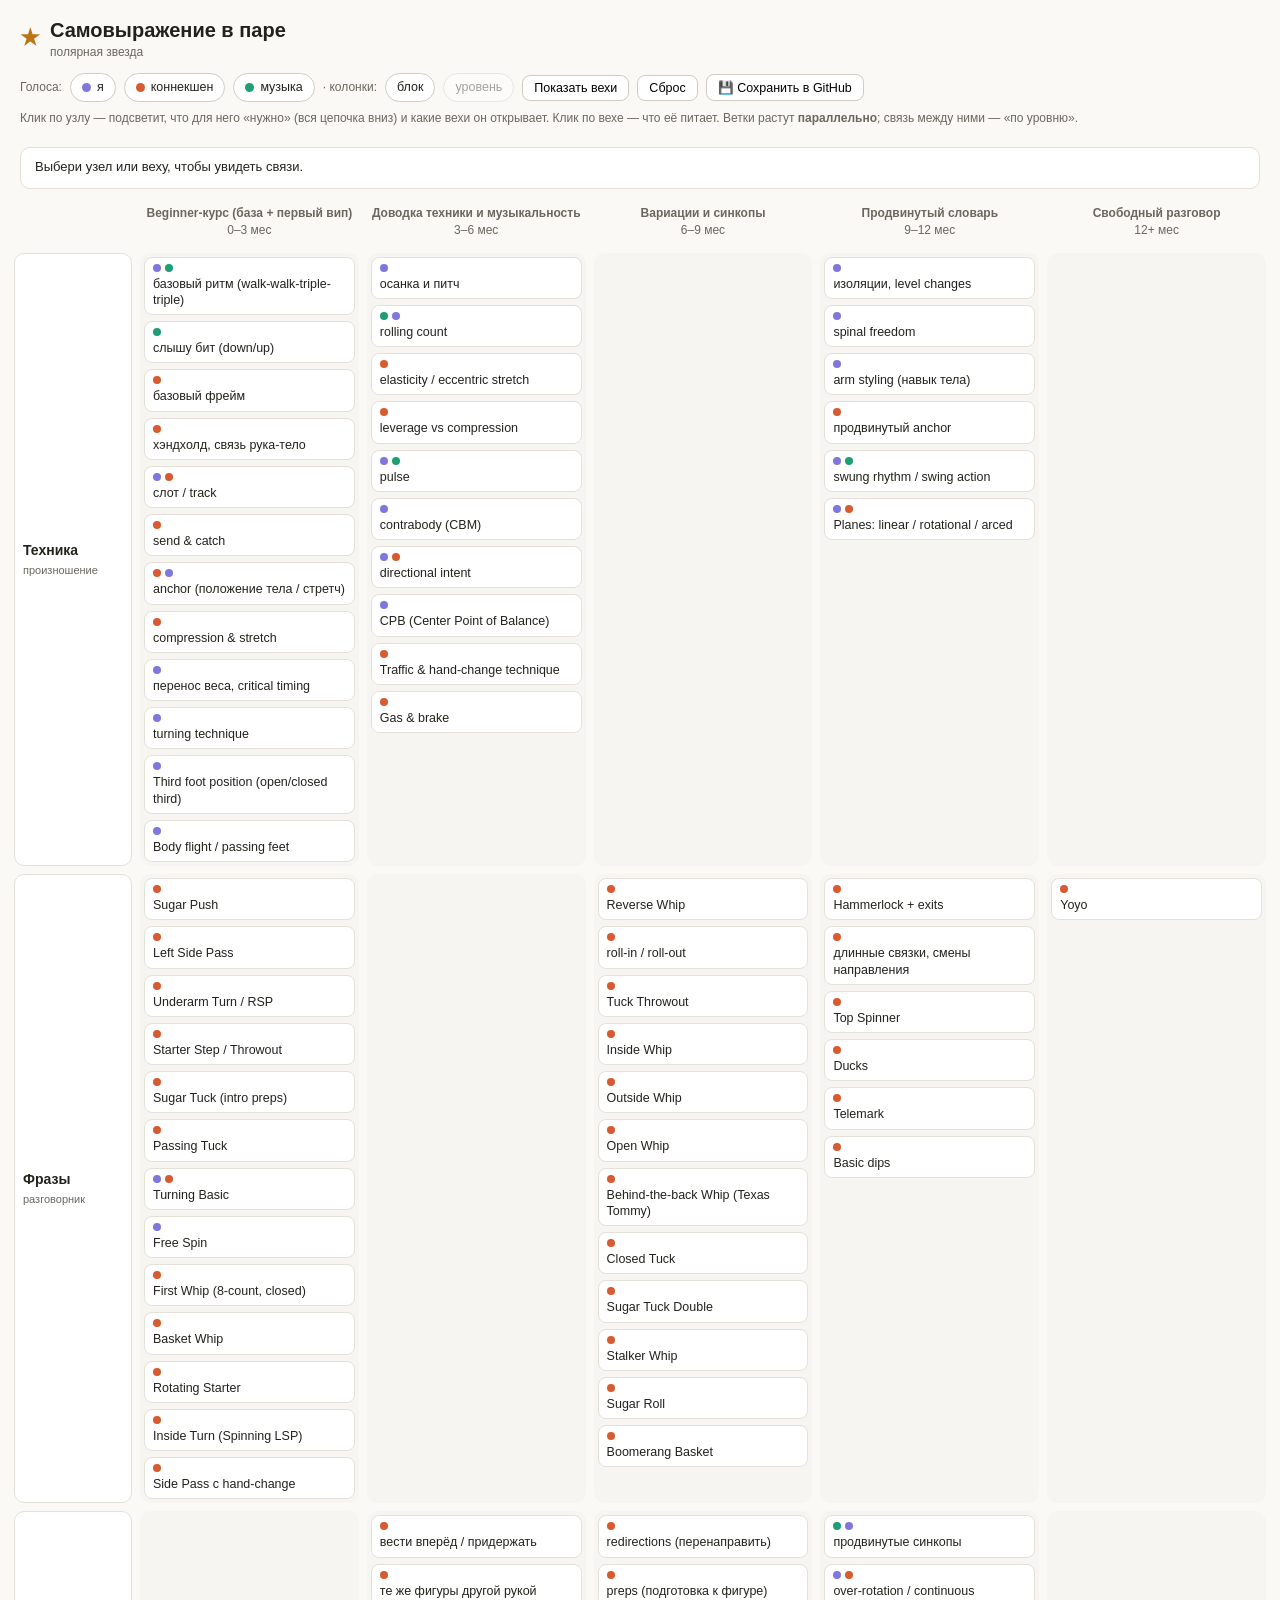
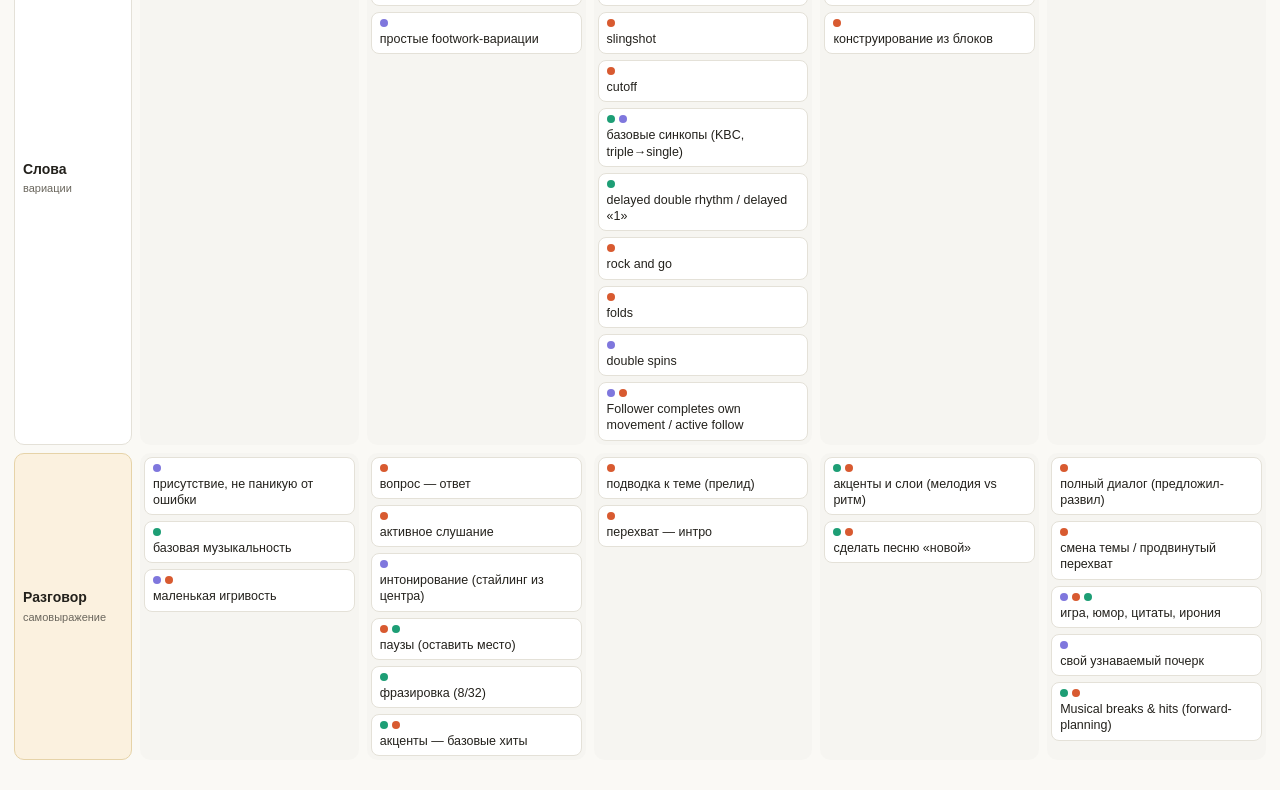
==== commit ad93c7fb: "dancer-graph: онлайн-редактирование с сохранением в GitHub - gh-sync.js: на https страницы читают св" ====
--- a/dancer-graph/index.html
+++ b/dancer-graph/index.html
@@ -79,7 +79,7 @@
     <span class="chip off" data-group="level">уровень</span>
     <button class="btn" id="toggle-ms">Показать вехи</button>
     <button class="btn" id="reset">Сброс</button>
-    <button class="btn" id="save-blocks">💾 Сохранить blocks.txt</button>
+    <button class="btn" id="save-blocks">💾 Сохранить в GitHub</button>
     <span id="save-status" style="font-size:12px;color:var(--muted)"></span>
     <span id="order-status" style="font-size:12px"></span>
   </div>
@@ -227,8 +227,10 @@
 };
 
 </script>
+<script src="gh-sync.js"></script>
 <script>
-(function(){
+(async function(){
+  if (window.__refreshGraph) { try { await window.__refreshGraph(); } catch(e){} }
   const G = window.WCS_GRAPH;
   if(!G){document.getElementById("graph").innerHTML="<div style='padding:20px;color:#a33'>Данные графа не загрузились (window.WCS_GRAPH отсутствует).</div>";return;}
   const byId = {}; G.skills.forEach(s=>byId[s.id]=s);
@@ -346,6 +348,12 @@
   }
   async function saveBlocks(){
     const text=genBlocksTxt();
+    if(window.__ghSave && /^https?:$/.test(location.protocol)){
+      setStatus('Сохраняю в GitHub…');
+      const r=await window.__ghSave('blocks.txt',text,'blocks: правки роадмапа из матрицы');
+      if(r.ok){ dirty=false; setStatus('сохранено в GitHub ✓'); } else setStatus(r.msg,true);
+      return;
+    }
     try{
       if(window.showOpenFilePicker){
         if(!blocksHandle){ [blocksHandle]=await window.showOpenFilePicker({types:[{description:'blocks.txt',accept:{'text/plain':['.txt']}}]}); }
